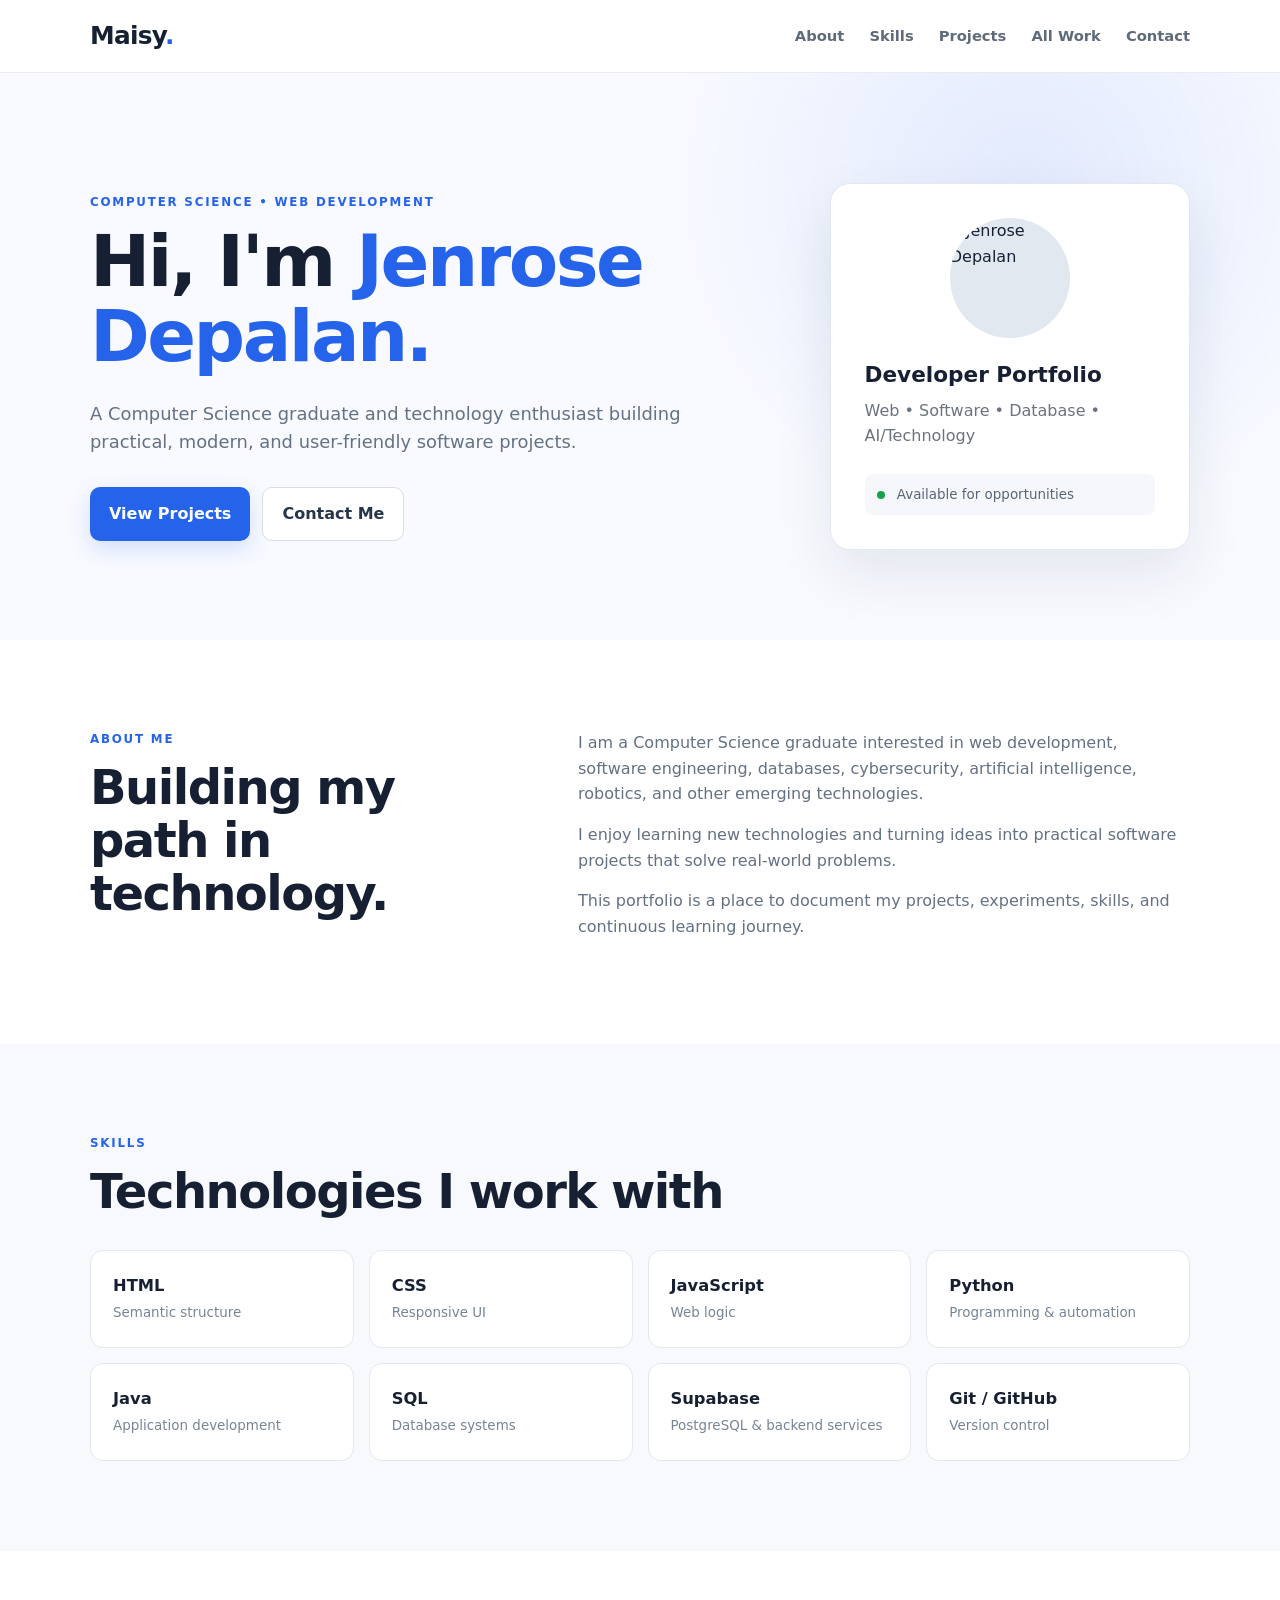
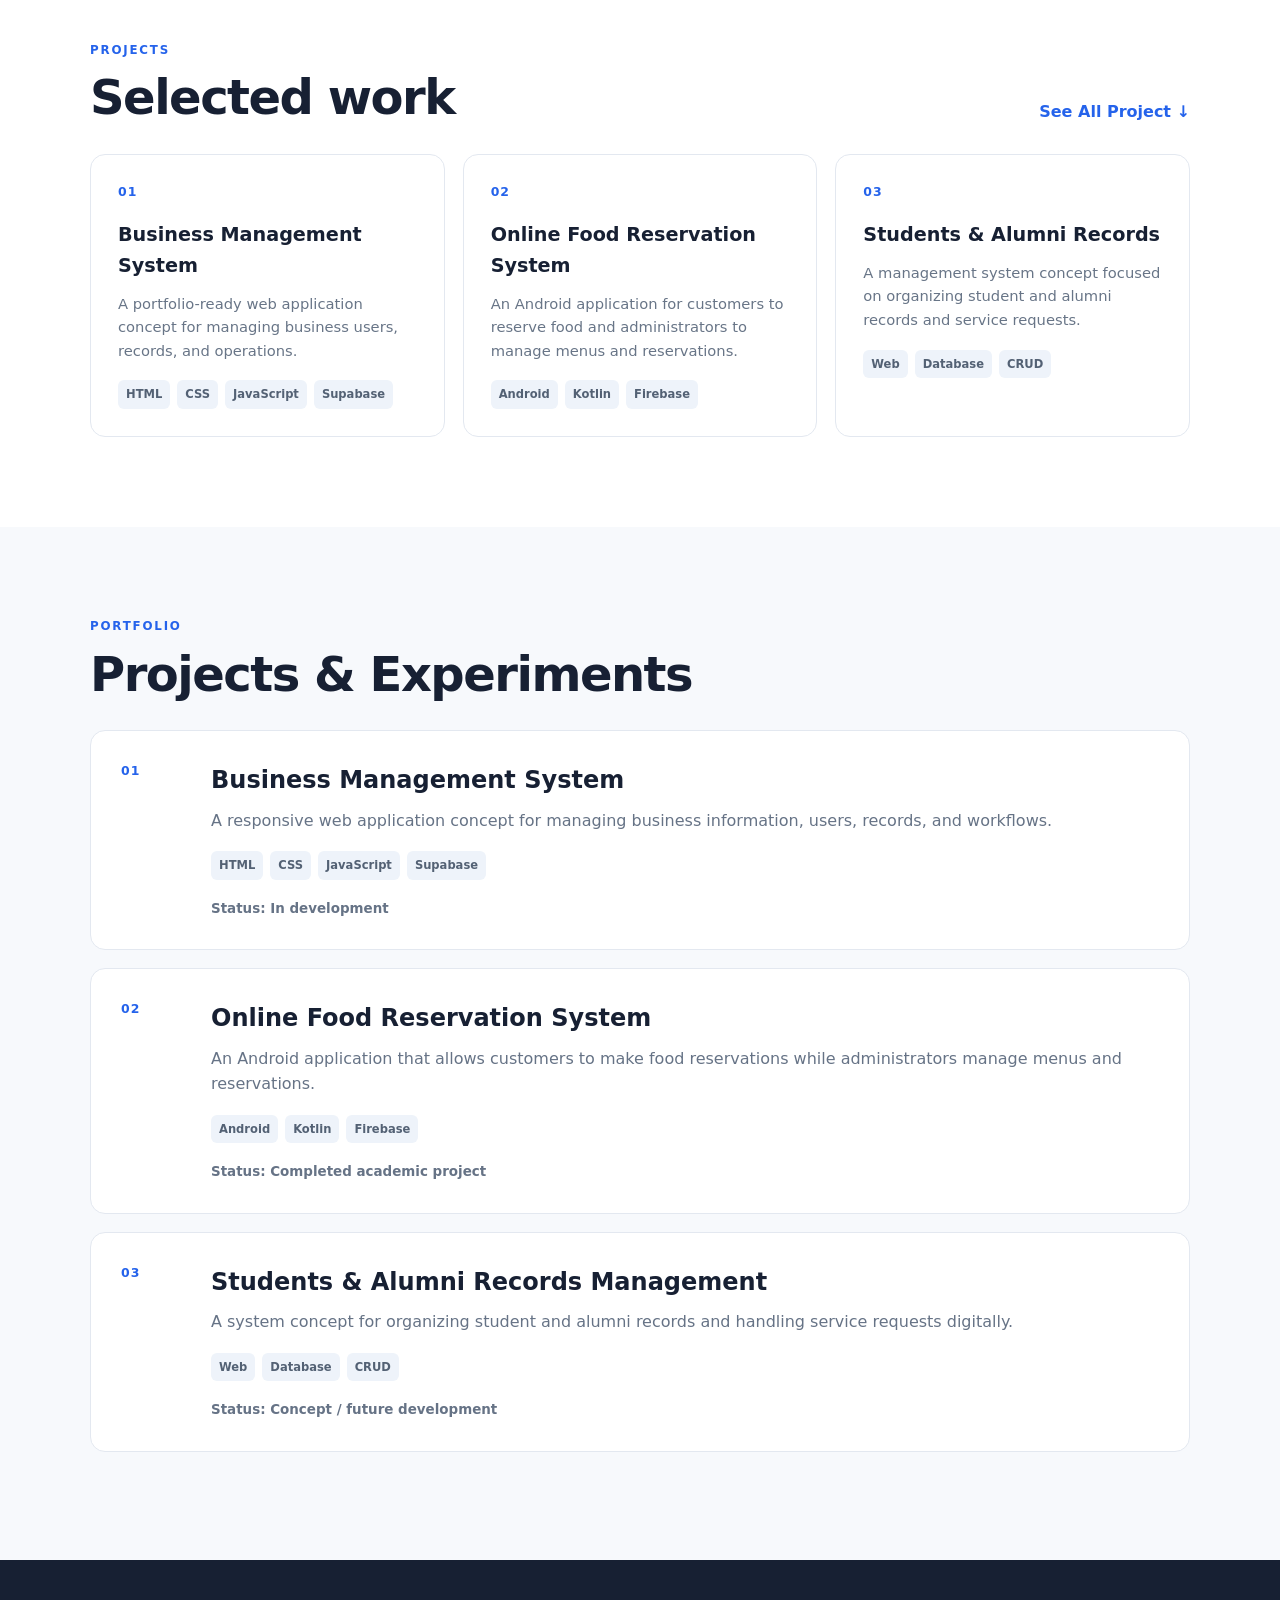
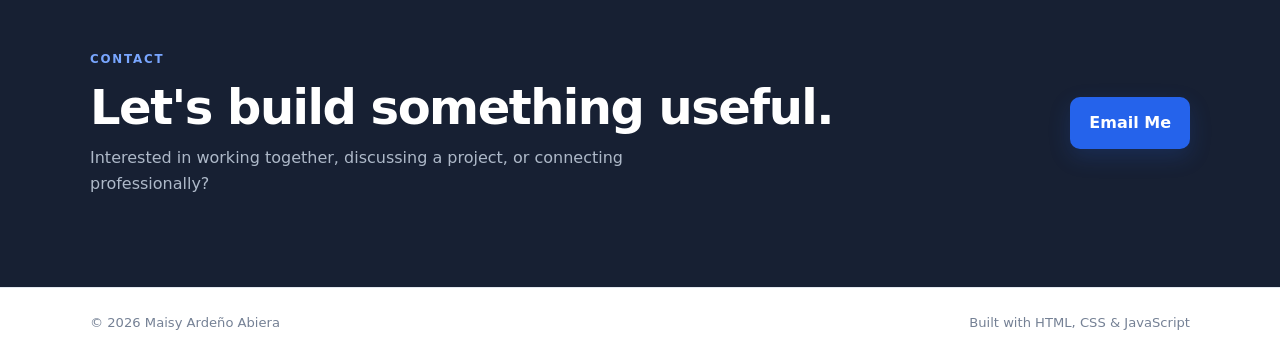
==== index (1).html @ b025dc09 "Add files via upload" ====
<!DOCTYPE html>
<html lang="en">
<head>
  <meta charset="UTF-8">
  <meta name="viewport" content="width=device-width, initial-scale=1.0">

  <meta
    name="description"
    content="Jenrose Depalan— Computer Science graduate, developer, and technology enthusiast."
  >

  <meta name="author" content="Jenrose Depalan">

  <title>Jenrose Depalan| Portfolio</title>

  <style>
    /* =========================================================
       RESET & BASE STYLES
    ========================================================= */

    * {
      margin: 0;
      padding: 0;
      box-sizing: border-box;
    }

    html {
      scroll-behavior: smooth;
      scroll-padding-top: 90px;
    }

    body {
      font-family: Inter, ui-sans-serif, system-ui, -apple-system,
        BlinkMacSystemFont, "Segoe UI", sans-serif;
      color: #172033;
      background: #ffffff;
      line-height: 1.6;
    }

    a {
      color: inherit;
      text-decoration: none;
    }

    button,
    input,
    textarea {
      font: inherit;
    }

    button {
      cursor: pointer;
    }

    .container {
      width: min(1100px, 92%);
      margin: 0 auto;
    }

    /* =========================================================
       HEADER / NAVIGATION
    ========================================================= */

    .site-header {
      background: rgba(255, 255, 255, 0.94);
      backdrop-filter: blur(12px);
      border-bottom: 1px solid #e8ecf2;
      position: sticky;
      top: 0;
      z-index: 100;
    }

    .nav {
      min-height: 72px;
      display: flex;
      align-items: center;
      justify-content: space-between;
      gap: 20px;
      position: relative;
    }

    .brand {
      font-size: 1.55rem;
      font-weight: 800;
      letter-spacing: -0.7px;
      white-space: nowrap;
    }

    .brand span {
      color: #2563eb;
    }

    .nav-links {
      display: flex;
      align-items: center;
      gap: 25px;
    }

    .nav-links a {
      color: #5f6b7a;
      font-size: 0.92rem;
      font-weight: 600;
      transition: color 0.2s ease;
    }

    .nav-links a:hover {
      color: #2563eb;
    }

    .menu-toggle {
      display: none;
      border: 0;
      background: transparent;
      color: #172033;
      font-size: 1.6rem;
      line-height: 1;
      padding: 8px;
      border-radius: 8px;
    }

    .menu-toggle:hover {
      background: #f1f5f9;
    }

    /* =========================================================
       HERO
    ========================================================= */

    .hero {
      padding: 110px 0 90px;
      background:
        radial-gradient(
          circle at 80% 20%,
          rgba(37, 99, 235, 0.10),
          transparent 32%
        ),
        #f8faff;
    }

    .hero-grid {
      display: grid;
      grid-template-columns: 1.3fr 0.7fr;
      gap: 70px;
      align-items: center;
    }

    .eyebrow {
      color: #2563eb;
      font-size: 0.74rem;
      font-weight: 800;
      letter-spacing: 1.8px;
      margin-bottom: 12px;
    }

    .hero h1 {
      font-size: clamp(2.4rem, 6vw, 4.5rem);
      line-height: 1.05;
      letter-spacing: -2.5px;
      max-width: 800px;
    }

    .hero h1 span {
      color: #2563eb;
    }

    .hero-text {
      max-width: 650px;
      color: #657184;
      font-size: 1.12rem;
      margin: 25px 0 30px;
    }

    /* =========================================================
       BUTTONS
    ========================================================= */

    .hero-actions {
      display: flex;
      gap: 12px;
      flex-wrap: wrap;
    }

    .btn {
      display: inline-flex;
      justify-content: center;
      align-items: center;
      border: 0;
      border-radius: 10px;
      padding: 13px 19px;
      font-weight: 750;
      transition:
        transform 0.2s ease,
        background 0.2s ease,
        box-shadow 0.2s ease;
    }

    .btn:hover {
      transform: translateY(-2px);
    }

    .primary {
      background: #2563eb;
      color: #ffffff;
      box-shadow: 0 8px 22px rgba(37, 99, 235, 0.18);
    }

    .primary:hover {
      background: #1d4ed8;
    }

    .outline {
      border: 1px solid #d7deea;
      background: #ffffff;
      color: #273449;
    }

    .outline:hover {
      background: #f8fafc;
    }

    /* =========================================================
       HERO CARD
    ========================================================= */

    .hero-card {
      background: #ffffff;
      border: 1px solid #e3e8f0;
      border-radius: 20px;
      padding: 34px;
      box-shadow: 0 25px 60px rgba(20, 32, 55, 0.09);
    }

    .avatar {
      width: 120px;
      height: 120px;
      border-radius: 50%;
      overflow: hidden;
      margin: 0 auto 20px;
      background-color: #e2e8f0;
    }

    .avatar img {
      width: 100%;
      height: 100%;
      object-fit: cover;
      display: block;
    }

    .hero-card h2 {
      font-size: 1.35rem;
      margin-bottom: 5px;
    }

    .hero-card p {
      color: #6b7280;
    }

    .status {
      margin-top: 25px;
      padding: 10px 12px;
      border-radius: 8px;
      background: #f5f7fa;
      color: #596578;
      font-size: 0.84rem;
    }

    .status span {
      display: inline-block;
      width: 8px;
      height: 8px;
      border-radius: 50%;
      background: #16a34a;
      margin-right: 8px;
    }

    /* =========================================================
       SECTIONS & GRID LAYOUTS
    ========================================================= */

    .section {
      padding: 90px 0;
    }

    .section-muted {
      background: #f7f9fc;
    }

    .section h2,
    .page-hero h1 {
      font-size: clamp(2rem, 4vw, 3rem);
      line-height: 1.1;
      letter-spacing: -1.5px;
    }

    .two-col {
      display: grid;
      grid-template-columns: 0.8fr 1.2fr;
      gap: 80px;
    }

    .about-text p {
      color: #647184;
      margin-bottom: 15px;
    }

    .skill-grid {
      display: grid;
      grid-template-columns: repeat(4, 1fr);
      gap: 15px;
      margin-top: 32px;
    }

    .skill-card {
      padding: 22px;
      background: #ffffff;
      border: 1px solid #e3e8f0;
      border-radius: 13px;
      transition:
        transform 0.2s ease,
        box-shadow 0.2s ease;
    }

    .skill-card:hover {
      transform: translateY(-3px);
      box-shadow: 0 12px 25px rgba(20, 32, 55, 0.07);
    }

    .skill-card strong {
      display: block;
      font-size: 1.02rem;
    }

    .skill-card span {
      color: #788496;
      font-size: 0.84rem;
    }

    .section-head {
      display: flex;
      justify-content: space-between;
      align-items: flex-end;
      gap: 25px;
      margin-bottom: 30px;
    }

    .text-link {
      color: #2563eb;
      font-weight: 700;
      white-space: nowrap;
    }

    .text-link:hover {
      text-decoration: underline;
    }

    .project-grid {
      display: grid;
      grid-template-columns: repeat(3, 1fr);
      gap: 18px;
    }

    .project-card {
      border: 1px solid #e3e8f0;
      border-radius: 15px;
      padding: 27px;
      background: #ffffff;
      transition:
        transform 0.2s ease,
        box-shadow 0.2s ease;
    }

    .project-card:hover {
      transform: translateY(-4px);
      box-shadow: 0 18px 35px rgba(20, 32, 55, 0.08);
    }

    .project-number {
      color: #2563eb;
      font-weight: 800;
      font-size: 0.78rem;
      letter-spacing: 1px;
      margin-bottom: 18px;
    }

    .project-card h3 {
      font-size: 1.2rem;
      margin-bottom: 10px;
    }

    .project-card p {
      color: #687587;
      font-size: 0.92rem;
    }

    .tags {
      display: flex;
      flex-wrap: wrap;
      gap: 7px;
      margin-top: 18px;
    }

    .tags span {
      font-size: 0.72rem;
      padding: 5px 8px;
      background: #eef3fa;
      border-radius: 6px;
      color: #536174;
      font-weight: 700;
    }

    .project-detail {
      display: grid;
      grid-template-columns: 70px 1fr;
      gap: 20px;
      padding: 30px;
      border: 1px solid #e3e8f0;
      border-radius: 15px;
      background: #ffffff;
      margin-bottom: 18px;
    }

    .project-detail h3 {
      font-size: 1.5rem;
      margin-bottom: 8px;
    }

    .project-detail p {
      color: #667386;
    }

    .project-status {
      font-size: 0.84rem;
      margin-top: 18px;
      font-weight: 700;
    }

    /* =========================================================
       CONTACT & FOOTER
    ========================================================= */

    .contact-section {
      background: #172033;
      color: #ffffff;
    }

    .contact-card {
      display: flex;
      justify-content: space-between;
      align-items: center;
      gap: 30px;
    }

    .contact-card p:not(.eyebrow) {
      color: #aeb9c9;
      margin-top: 12px;
      max-width: 650px;
    }

    .contact-section .eyebrow {
      color: #79a6ff;
    }

    .footer {
      border-top: 1px solid #e3e8f0;
      padding: 24px 0;
      color: #758195;
      font-size: 0.82rem;
    }

    .footer-inner {
      display: flex;
      justify-content: space-between;
      gap: 20px;
    }

    /* =========================================================
       RESPONSIVE MEDIA QUERIES
    ========================================================= */

    @media (max-width: 900px) {
      .hero-grid,
      .two-col {
        grid-template-columns: 1fr;
        gap: 45px;
      }

      .skill-grid,
      .project-grid {
        grid-template-columns: repeat(2, 1fr);
      }
    }

    @media (max-width: 800px) {
      .menu-toggle {
        display: block;
      }

      .nav-links {
        display: none;
        position: absolute;
        top: 68px;
        left: 0;
        right: 0;
        flex-direction: column;
        align-items: stretch;
        background: #ffffff;
        border-bottom: 1px solid #e5e7eb;
        box-shadow: 0 12px 25px rgba(15, 23, 42, 0.08);
        padding: 10px 4%;
      }

      .nav-links.open {
        display: flex;
      }

      .nav-links a {
        padding: 14px 0;
        border-bottom: 1px solid #f1f5f9;
      }

      .contact-card,
      .section-head {
        flex-direction: column;
        align-items: flex-start;
      }
    }

    @media (max-width: 650px) {
      .hero {
        padding: 80px 0 65px;
      }

      .project-grid,
      .project-detail {
        grid-template-columns: 1fr;
      }
    }

    @media (max-width: 520px) {
      .hero-actions {
        flex-direction: column;
      }

      .btn {
        width: 100%;
      }

      .skill-grid {
        grid-template-columns: 1fr;
      }

      .footer-inner {
        flex-direction: column;
      }
    }
  </style>
</head>

<body>

  <!-- ================= HEADER ================= -->

  <header class="site-header">
    <nav class="nav container">

      <a
        class="brand"
        href="#hero"
        aria-label="Jenrose Depalanhome"
      >
        Maisy<span>.</span>
      </a>

      <div class="nav-links" id="navLinks">
        <a href="#about">About</a>
        <a href="#skills">Skills</a>
        <a href="#projects">Projects</a>
        <a href="#all-projects">All Work</a>
        <a href="#contact">Contact</a>
      </div>

      <button
        class="menu-toggle"
        type="button"
        aria-label="Open navigation menu"
        aria-expanded="false"
        aria-controls="navLinks"
      >
        ☰
      </button>

    </nav>
  </header>


  <main>

    <!-- ================= HERO ================= -->

    <section id="hero" class="hero">

      <div class="container hero-grid">

        <div class="hero-content">

          <p class="eyebrow">
            COMPUTER SCIENCE • WEB DEVELOPMENT
          </p>

          <h1>
            Hi, I'm
            <span>Jenrose Depalan.</span>
          </h1>

          <p class="hero-text">
            A Computer Science graduate and technology enthusiast
            building practical, modern, and user-friendly software
            projects.
          </p>

          <div class="hero-actions">

            <a
              class="btn primary"
              href="#projects"
            >
              View Projects
            </a>

            <a
              class="btn outline"
              href="#contact"
            >
              Contact Me
            </a>

          </div>

        </div>


        <div class="hero-card">

          <div class="avatar">

            <img
              src="https://i.postimg.cc/8cVK1ZsB/image-739eea7e.jpg"
              alt="Jenrose Depalan"
            >

          </div>

          <h2>
            Developer Portfolio
          </h2>

          <p>
            Web • Software • Database • AI/Technology
          </p>

          <div class="status">
            <span></span>
            Available for opportunities
          </div>

        </div>

      </div>

    </section>


    <!-- ================= ABOUT ================= -->

    <section id="about" class="section">

      <div class="container two-col">

        <div>

          <p class="eyebrow">
            ABOUT ME
          </p>

          <h2>
            Building my path in technology.
          </h2>

        </div>


        <div class="about-text">

          <p>
            I am a Computer Science graduate interested in web
            development, software engineering, databases,
            cybersecurity, artificial intelligence, robotics,
            and other emerging technologies.
          </p>

          <p>
            I enjoy learning new technologies and turning ideas
            into practical software projects that solve
            real-world problems.
          </p>

          <p>
            This portfolio is a place to document my projects,
            experiments, skills, and continuous learning journey.
          </p>

        </div>

      </div>

    </section>


    <!-- ================= SKILLS ================= -->

    <section id="skills" class="section section-muted">

      <div class="container">

        <p class="eyebrow">
          SKILLS
        </p>

        <h2>
          Technologies I work with
        </h2>


        <div class="skill-grid">

          <div class="skill-card">
            <strong>HTML</strong>
            <span>Semantic structure</span>
          </div>

          <div class="skill-card">
            <strong>CSS</strong>
            <span>Responsive UI</span>
          </div>

          <div class="skill-card">
            <strong>JavaScript</strong>
            <span>Web logic</span>
          </div>

          <div class="skill-card">
            <strong>Python</strong>
            <span>Programming & automation</span>
          </div>

          <div class="skill-card">
            <strong>Java</strong>
            <span>Application development</span>
          </div>

          <div class="skill-card">
            <strong>SQL</strong>
            <span>Database systems</span>
          </div>

          <div class="skill-card">
            <strong>Supabase</strong>
            <span>PostgreSQL & backend services</span>
          </div>

          <div class="skill-card">
            <strong>Git / GitHub</strong>
            <span>Version control</span>
          </div>

        </div>

      </div>

    </section>


    <!-- ================= FEATURED PROJECTS ================= -->

    <section id="projects" class="section">

      <div class="container">

        <div class="section-head">

          <div>

            <p class="eyebrow">
              PROJECTS
            </p>

            <h2>
              Selected work
            </h2>

          </div>

          <a
            class="text-link"
            href="#all-projects"
          >
            See All Project ↓
          </a>

        </div>


        <div class="project-grid">

          <!-- PROJECT 01 -->

          <article class="project-card">

            <div class="project-number">
              01
            </div>

            <h3>
              Business Management System
            </h3>

            <p>
              A portfolio-ready web application concept for
              managing business users, records, and operations.
            </p>

            <div class="tags">
              <span>HTML</span>
              <span>CSS</span>
              <span>JavaScript</span>
              <span>Supabase</span>
            </div>

          </article>


          <!-- PROJECT 02 -->

          <article class="project-card">

            <div class="project-number">
              02
            </div>

            <h3>
              Online Food Reservation System
            </h3>

            <p>
              An Android application for customers to reserve
              food and administrators to manage menus and
              reservations.
            </p>

            <div class="tags">
              <span>Android</span>
              <span>Kotlin</span>
              <span>Firebase</span>
            </div>

          </article>


          <!-- PROJECT 03 -->

          <article class="project-card">

            <div class="project-number">
              03
            </div>

            <h3>
              Students & Alumni Records
            </h3>

            <p>
              A management system concept focused on organizing
              student and alumni records and service requests.
            </p>

            <div class="tags">
              <span>Web</span>
              <span>Database</span>
              <span>CRUD</span>
            </div>

          </article>

        </div>

      </div>

    </section>


    <!-- ================= ALL PROJECTS ================= -->

    <section id="all-projects" class="section section-muted">

      <div class="container">

        <p class="eyebrow">
          PORTFOLIO
        </p>

        <h2 style="margin-bottom: 30px;">
          Projects & Experiments
        </h2>


        <div class="project-list">

          <!-- PROJECT 01 -->

          <article class="project-detail">

            <div class="project-number">
              01
            </div>

            <div>

              <h3>
                Business Management System
              </h3>

              <p>
                A responsive web application concept for managing
                business information, users, records, and workflows.
              </p>

              <div class="tags">
                <span>HTML</span>
                <span>CSS</span>
                <span>JavaScript</span>
                <span>Supabase</span>
              </div>

              <p class="project-status">
                Status: In development
              </p>

            </div>

          </article>


          <!-- PROJECT 02 -->

          <article class="project-detail">

            <div class="project-number">
              02
            </div>

            <div>

              <h3>
                Online Food Reservation System
              </h3>

              <p>
                An Android application that allows customers to
                make food reservations while administrators
                manage menus and reservations.
              </p>

              <div class="tags">
                <span>Android</span>
                <span>Kotlin</span>
                <span>Firebase</span>
              </div>

              <p class="project-status">
                Status: Completed academic project
              </p>

            </div>

          </article>


          <!-- PROJECT 03 -->

          <article class="project-detail">

            <div class="project-number">
              03
            </div>

            <div>

              <h3>
                Students & Alumni Records Management
              </h3>

              <p>
                A system concept for organizing student and
                alumni records and handling service requests
                digitally.
              </p>

              <div class="tags">
                <span>Web</span>
                <span>Database</span>
                <span>CRUD</span>
              </div>

              <p class="project-status">
                Status: Concept / future development
              </p>

            </div>

          </article>

        </div>

      </div>

    </section>


    <!-- ================= CONTACT ================= -->

    <section id="contact" class="section contact-section">

      <div class="container contact-card">

        <div>

          <p class="eyebrow">
            CONTACT
          </p>

          <h2>
            Let's build something useful.
          </h2>

          <p>
            Interested in working together, discussing a
            project, or connecting professionally?
          </p>

        </div>

        <a
          class="btn primary"
          href="mailto:queenaleczajane.pancho@gmail.com"
        >
          Email Me
        </a>

      </div>

    </section>

  </main>


  <!-- ================= FOOTER ================= -->

  <footer class="footer">

    <div class="container footer-inner">

      <span>
        © <span id="year"></span>
        Maisy Ardeño Abiera
      </span>

      <span>
        Built with HTML, CSS & JavaScript
      </span>

    </div>

  </footer>


  <!-- ================= JAVASCRIPT ================= -->

  <script>

    document.addEventListener("DOMContentLoaded", () => {

      /* Mobile Menu Toggle Logic */

      const menuToggle =
        document.querySelector(".menu-toggle");

      const navLinks =
        document.querySelector(".nav-links");


      if (menuToggle && navLinks) {

        menuToggle.addEventListener("click", () => {

          const isOpen =
            navLinks.classList.toggle("open");

          menuToggle.setAttribute(
            "aria-expanded",
            isOpen
          );

          menuToggle.setAttribute(
            "aria-label",
            isOpen
              ? "Close navigation menu"
              : "Open navigation menu"
          );

          menuToggle.textContent =
            isOpen ? "✕" : "☰";

        });


        navLinks
          .querySelectorAll("a")
          .forEach((link) => {

            link.addEventListener("click", () => {

              navLinks.classList.remove("open");

              menuToggle.setAttribute(
                "aria-expanded",
                "false"
              );

              menuToggle.setAttribute(
                "aria-label",
                "Open navigation menu"
              );

              menuToggle.textContent = "☰";

            });

          });


        document.addEventListener("click", (event) => {

          if (
            !navLinks.contains(event.target) &&
            !menuToggle.contains(event.target) &&
            navLinks.classList.contains("open")
          ) {

            navLinks.classList.remove("open");

            menuToggle.setAttribute(
              "aria-expanded",
              "false"
            );

            menuToggle.setAttribute(
              "aria-label",
              "Open navigation menu"
            );

            menuToggle.textContent = "☰";

          }

        });

      }


      /* Automatic Year Output */

      const yearElement =
        document.getElementById("year");

      if (yearElement) {
        yearElement.textContent =
          new Date().getFullYear();
      }

    });

  </script>

</body>
</html>
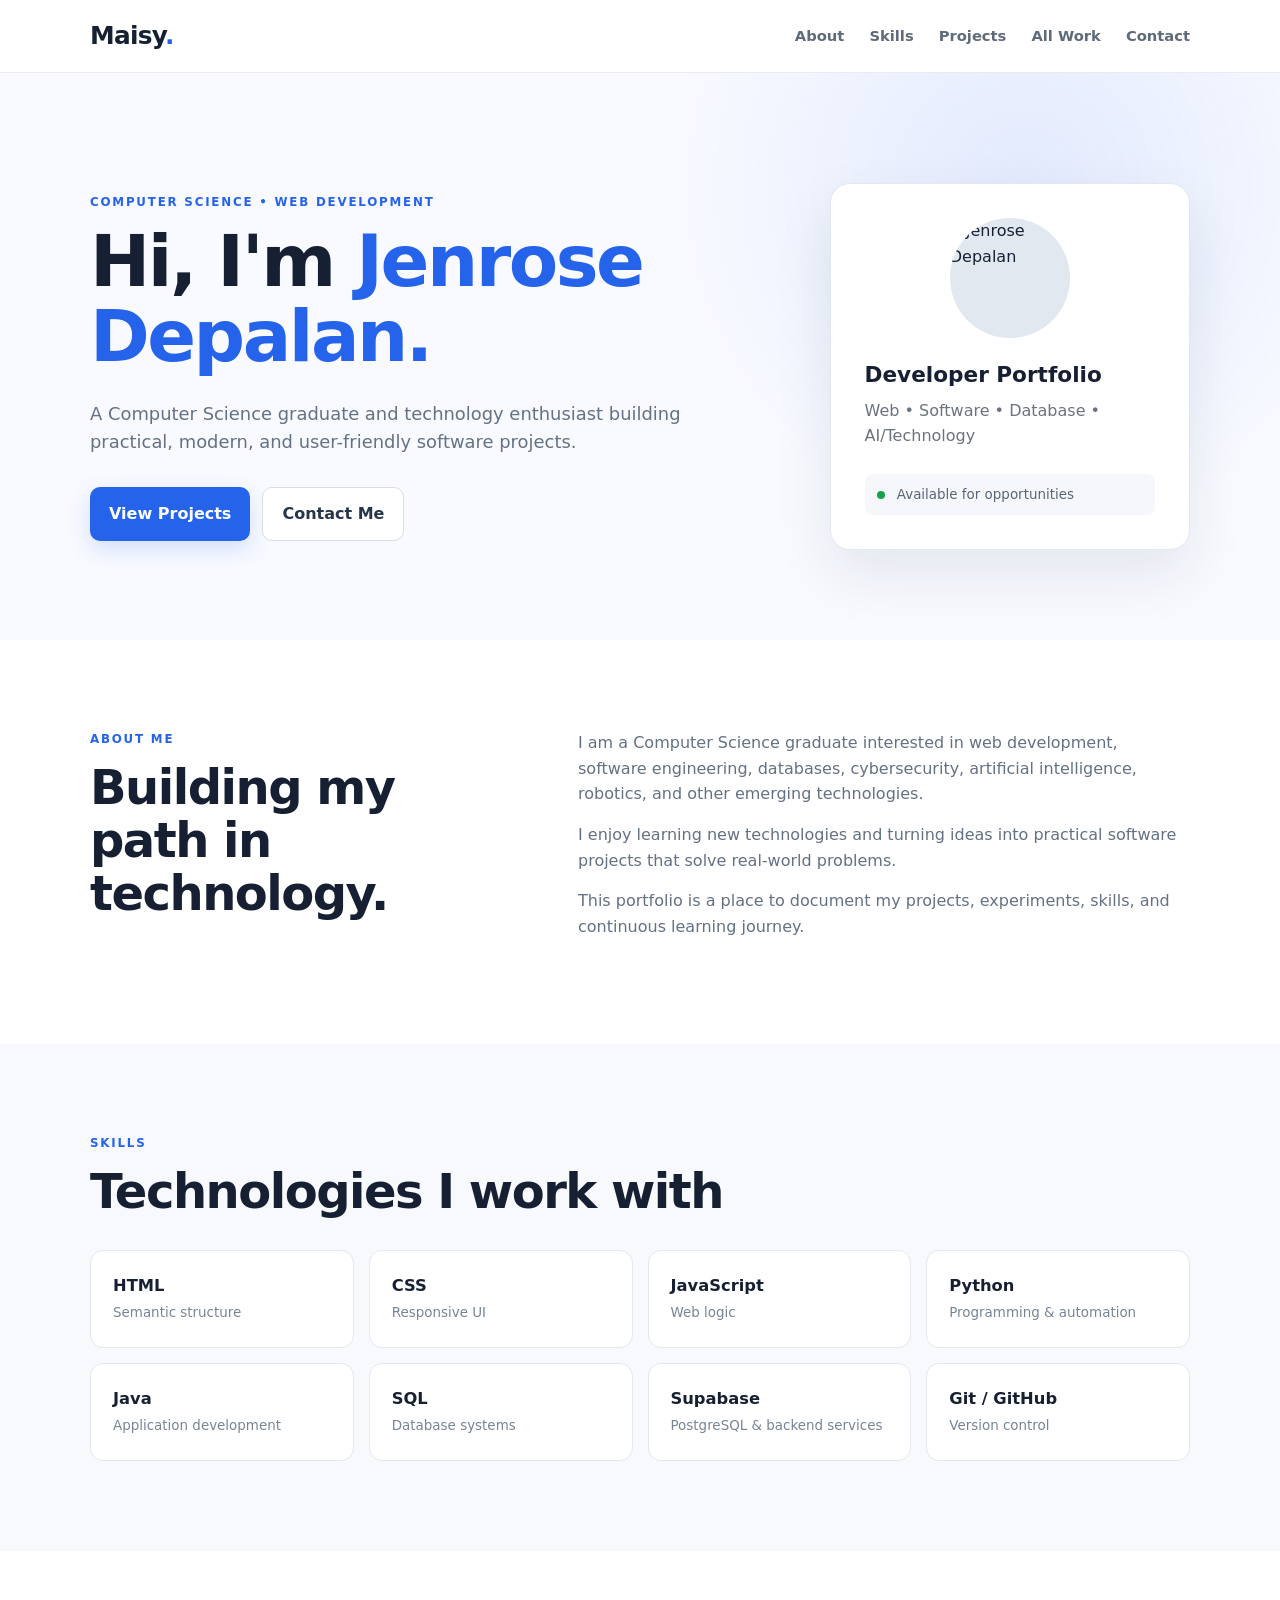
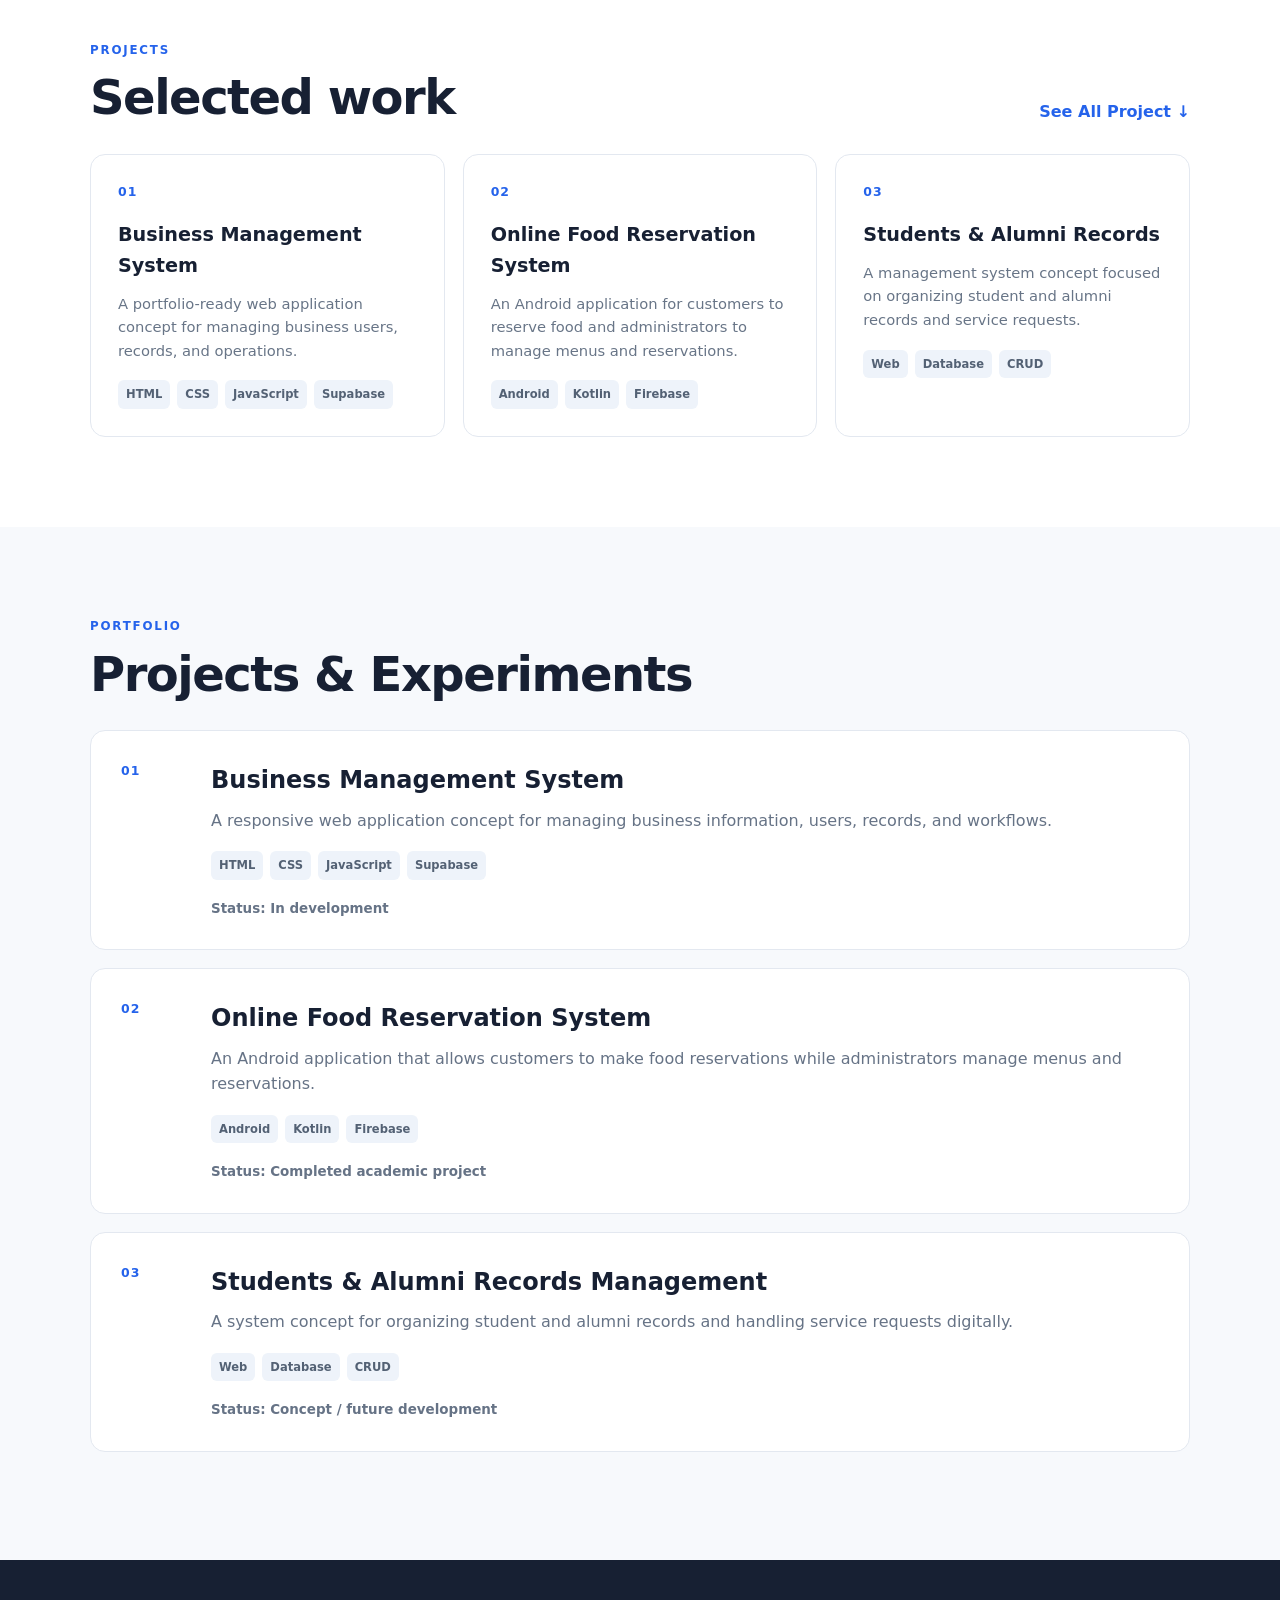
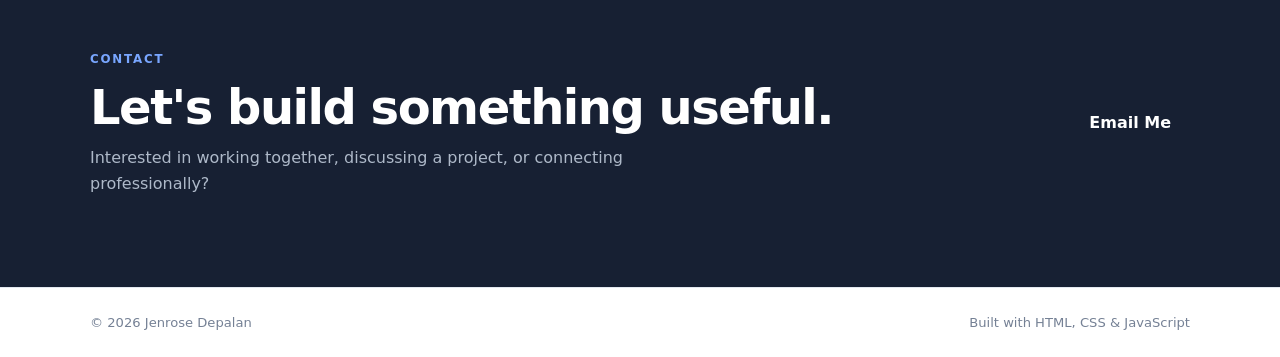
==== commit 8592b1fb: "Add files via upload" ====
--- a/index (1).html
+++ b/index (1).html
@@ -1050,8 +1050,7 @@
         </div>
 
         <a
-          class="btn primary"
-          href="mailto:queenaleczajane.pancho@gmail.com"
+          class="btn jenrosedipalan0@gmail.com"
         >
           Email Me
         </a>
@@ -1071,7 +1070,7 @@
 
       <span>
         © <span id="year"></span>
-        Maisy Ardeño Abiera
+        Jenrose Depalan
       </span>
 
       <span>
